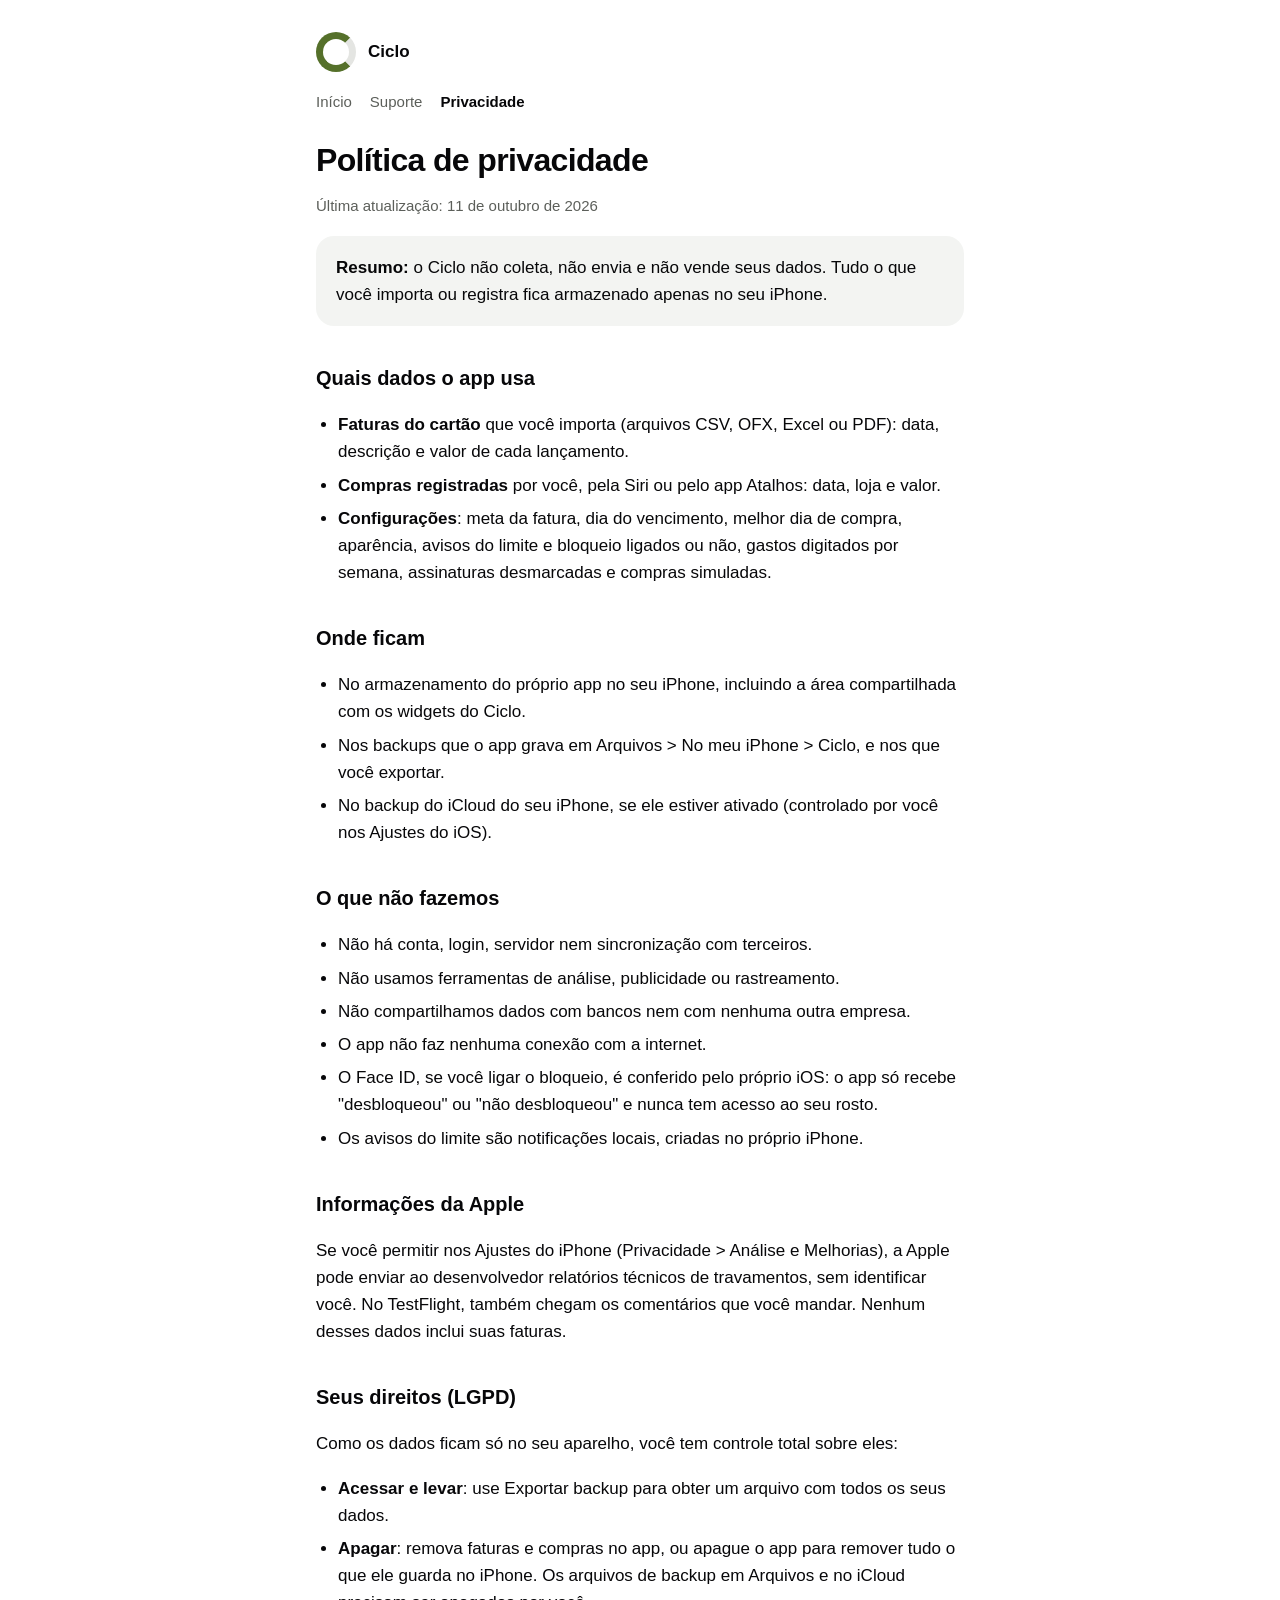
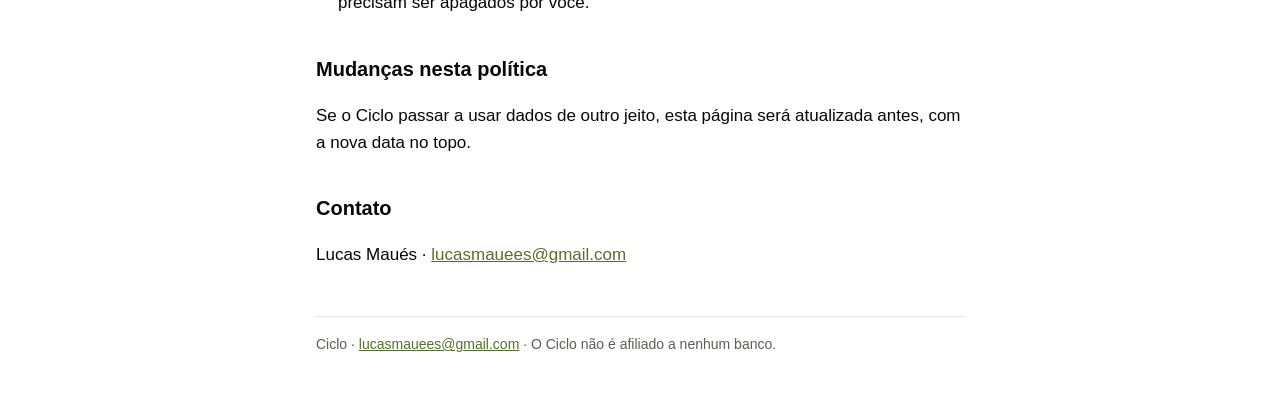
==== privacidade.html @ 2b25d4c4 "Site do Ciclo: início, suporte e política de privacidade Co-Authored-By: Claude Opus 5.5 <noreply@an" ====
<!doctype html>
<html lang="pt-BR"><head><meta charset="utf-8"><meta name="viewport" content="width=device-width,initial-scale=1">
<title>Privacidade do Ciclo</title><meta name="description" content="Política de privacidade do app Ciclo."><link rel="stylesheet" href="estilo.css"></head>
<body><main>
<div class="marca"><div class="anel" aria-hidden="true"></div><strong>Ciclo</strong></div>
<nav><a href="index.html">Início</a><a href="suporte.html">Suporte</a><a href="privacidade.html" aria-current="page">Privacidade</a></nav>
<h1>Política de privacidade</h1>
<p class="suave">Última atualização: 11 de outubro de 2026</p>
<div class="cartao"><strong>Resumo:</strong> o Ciclo não coleta, não envia e não vende seus dados. Tudo o que você importa ou registra fica armazenado apenas no seu iPhone.</div>

<h2>Quais dados o app usa</h2>
<ul>
<li><strong>Faturas do cartão</strong> que você importa (arquivos CSV, OFX, Excel ou PDF): data, descrição e valor de cada lançamento.</li>
<li><strong>Compras registradas</strong> por você, pela Siri ou pelo app Atalhos: data, loja e valor.</li>
<li><strong>Configurações</strong>: meta da fatura, dia do vencimento, melhor dia de compra, aparência, avisos do limite e bloqueio ligados ou não, gastos digitados por semana, assinaturas desmarcadas e compras simuladas.</li>
</ul>

<h2>Onde ficam</h2>
<ul>
<li>No armazenamento do próprio app no seu iPhone, incluindo a área compartilhada com os widgets do Ciclo.</li>
<li>Nos backups que o app grava em Arquivos > No meu iPhone > Ciclo, e nos que você exportar.</li>
<li>No backup do iCloud do seu iPhone, se ele estiver ativado (controlado por você nos Ajustes do iOS).</li>
</ul>

<h2>O que não fazemos</h2>
<ul>
<li>Não há conta, login, servidor nem sincronização com terceiros.</li>
<li>Não usamos ferramentas de análise, publicidade ou rastreamento.</li>
<li>Não compartilhamos dados com bancos nem com nenhuma outra empresa.</li>
<li>O app não faz nenhuma conexão com a internet.</li>
<li>O Face ID, se você ligar o bloqueio, é conferido pelo próprio iOS: o app só recebe "desbloqueou" ou "não desbloqueou" e nunca tem acesso ao seu rosto.</li>
<li>Os avisos do limite são notificações locais, criadas no próprio iPhone.</li>
</ul>

<h2>Informações da Apple</h2>
<p>Se você permitir nos Ajustes do iPhone (Privacidade > Análise e Melhorias), a Apple pode enviar ao desenvolvedor relatórios técnicos de travamentos, sem identificar você. No TestFlight, também chegam os comentários que você mandar. Nenhum desses dados inclui suas faturas.</p>

<h2>Seus direitos (LGPD)</h2>
<p>Como os dados ficam só no seu aparelho, você tem controle total sobre eles:</p>
<ul>
<li><strong>Acessar e levar</strong>: use Exportar backup para obter um arquivo com todos os seus dados.</li>
<li><strong>Apagar</strong>: remova faturas e compras no app, ou apague o app para remover tudo o que ele guarda no iPhone. Os arquivos de backup em Arquivos e no iCloud precisam ser apagados por você.</li>
</ul>

<h2>Mudanças nesta política</h2>
<p>Se o Ciclo passar a usar dados de outro jeito, esta página será atualizada antes, com a nova data no topo.</p>

<h2>Contato</h2>
<p>Lucas Maués · <a href="mailto:lucasmauees@gmail.com">lucasmauees@gmail.com</a></p>
<footer>Ciclo · <a href="mailto:lucasmauees@gmail.com">lucasmauees@gmail.com</a> · O Ciclo não é afiliado a nenhum banco.</footer></main></body></html>
---- estilo.css ----
:root{--fundo:#fff;--texto:#070709;--suave:#5c5f5a;--cartao:#f3f4f2;--verde:#55702a;--borda:#e4e5e2}
@media (prefers-color-scheme:dark){:root{--fundo:#070709;--texto:#f3f4f2;--suave:#a4a7a1;--cartao:#17191a;--verde:#9cb75a;--borda:#2a2c2d}}
*{box-sizing:border-box}
body{margin:0;background:var(--fundo);color:var(--texto);font:17px/1.6 -apple-system,BlinkMacSystemFont,"Segoe UI",Roboto,sans-serif;-webkit-text-size-adjust:100%}
main{max-width:680px;margin:0 auto;padding:32px 16px 64px}
nav{display:flex;gap:18px;flex-wrap:wrap;margin-bottom:28px;font-size:15px}
nav a{color:var(--suave);text-decoration:none}nav a[aria-current]{color:var(--texto);font-weight:600}
h1{font-size:32px;line-height:1.15;margin:0 0 8px;letter-spacing:-.02em}
h2{font-size:20px;margin:36px 0 8px}
p,li{color:var(--texto)}.suave{color:var(--suave);font-size:15px}
a{color:var(--verde)}
ul{padding-left:22px}li{margin:6px 0}
.cartao{background:var(--cartao);border-radius:18px;padding:18px 20px;margin:18px 0}
.marca{display:flex;align-items:center;gap:12px;margin-bottom:18px}
.anel{width:40px;height:40px;border-radius:50%;border:7px solid var(--verde);border-right-color:var(--borda)}
details{background:var(--cartao);border-radius:14px;padding:12px 16px;margin:10px 0}
summary{cursor:pointer;font-weight:600}
footer{margin-top:48px;color:var(--suave);font-size:14px;border-top:1px solid var(--borda);padding-top:16px}
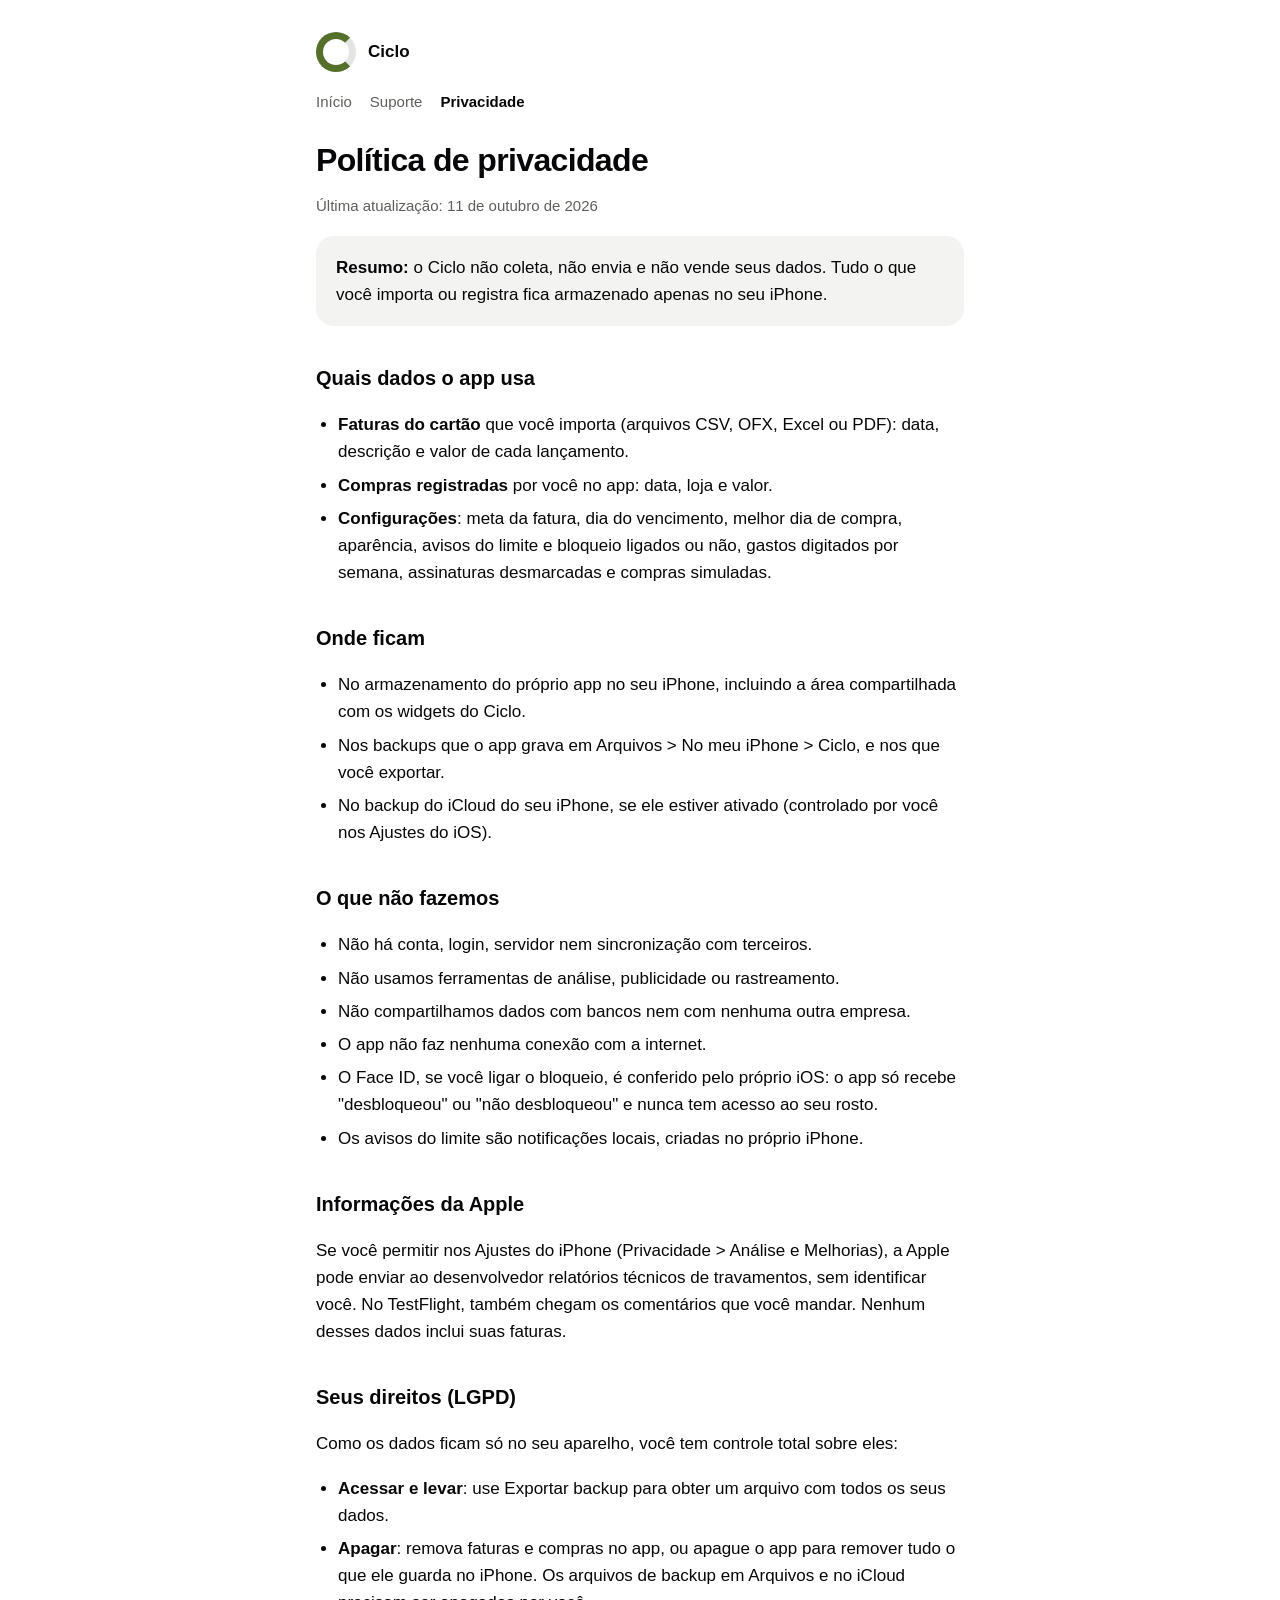
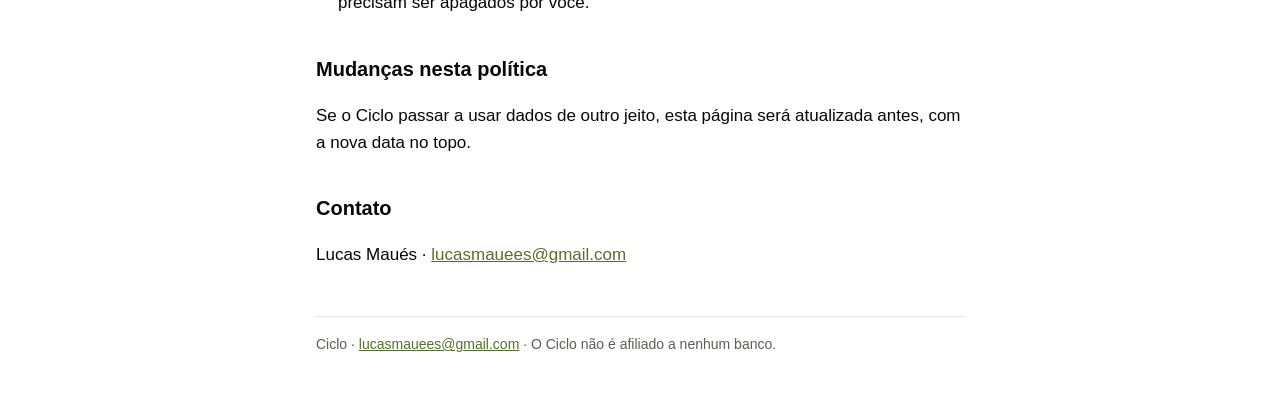
==== commit 1db43a88: "Registro de compras só pelo app (sem Atalhos e Siri) Co-Authored-By: Claude Opus 5.5 <noreply@anthro" ====
--- a/privacidade.html
+++ b/privacidade.html
@@ -11,7 +11,7 @@
 <h2>Quais dados o app usa</h2>
 <ul>
 <li><strong>Faturas do cartão</strong> que você importa (arquivos CSV, OFX, Excel ou PDF): data, descrição e valor de cada lançamento.</li>
-<li><strong>Compras registradas</strong> por você, pela Siri ou pelo app Atalhos: data, loja e valor.</li>
+<li><strong>Compras registradas</strong> por você no app: data, loja e valor.</li>
 <li><strong>Configurações</strong>: meta da fatura, dia do vencimento, melhor dia de compra, aparência, avisos do limite e bloqueio ligados ou não, gastos digitados por semana, assinaturas desmarcadas e compras simuladas.</li>
 </ul>
 
